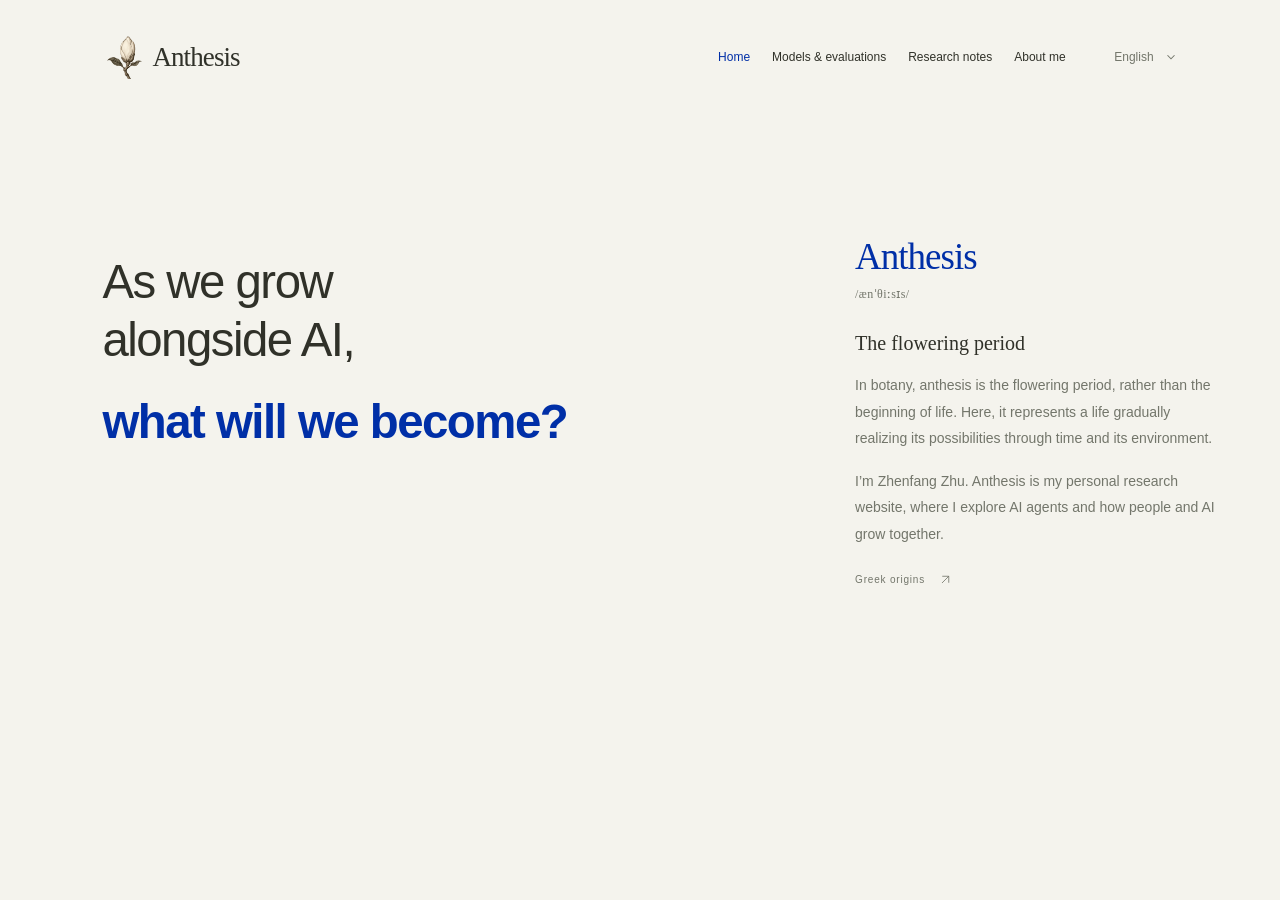
==== en/index.html @ e068a014 "Introduce author on homepage and refine desktop spacing" ====
<!doctype html>
<html lang="en">
<head>
<meta charset="UTF-8">
<script>
// Keep old public links on the canonical HTTPS site; leave local previews alone.
if ((location.hostname === 'anthesis.ac.cn' || location.hostname === 'www.anthesis.ac.cn') &&
    (location.protocol !== 'https:' || location.hostname !== 'anthesis.ac.cn')) {
  location.replace('https://anthesis.ac.cn' + location.pathname + location.search + location.hash);
}
</script>
<meta name="viewport" content="width=device-width, initial-scale=1">
<meta name="description" content="Anthesis, created by Zhenfang Zhu, explores AI agents and human growth through model evaluations and research notes.">
<meta name="theme-color" content="#f4f3ed">
<title>Anthesis — AI Research &amp; Reflections</title>
<link rel="icon" type="image/png" sizes="64x64" href="../assets/magnolia-icon.png">
<link rel="apple-touch-icon" sizes="180x180" href="../assets/apple-touch-icon.png">
<link rel="stylesheet" href="../style.css?v=df5db9b91343">
<script src="../language.js?v=f1d25c84be13" defer></script>
<link rel="canonical" href="https://anthesis.ac.cn/en/">
<link rel="alternate" hreflang="zh-CN" href="https://anthesis.ac.cn/">
<link rel="alternate" hreflang="en" href="https://anthesis.ac.cn/en/">
<link rel="alternate" hreflang="x-default" href="https://anthesis.ac.cn/">
<meta name="author" content="朱振方 Zhenfang Zhu">
<meta name="robots" content="index, follow, max-image-preview:large">
<meta property="og:site_name" content="Anthesis">
<meta property="og:title" content="Anthesis — AI Research &amp; Reflections">
<meta property="og:description" content="Anthesis, created by Zhenfang Zhu, explores AI agents and human growth through model evaluations and research notes.">
<meta property="og:url" content="https://anthesis.ac.cn/en/">
<meta property="og:type" content="website">
<meta property="og:image" content="https://anthesis.ac.cn/assets/apple-touch-icon.png">
<meta name="twitter:card" content="summary">
<script type="application/ld+json">{"@context":"https://schema.org","@graph":[{"@type":"WebSite","@id":"https://anthesis.ac.cn/#website","url":"https://anthesis.ac.cn/","name":"Anthesis","inLanguage":["zh-CN","en"],"creator":{"@id":"https://anthesis.ac.cn/about.html#person"}},{"@type":"Person","@id":"https://anthesis.ac.cn/about.html#person","name":"Zhenfang Zhu","alternateName":"朱振方","url":"https://anthesis.ac.cn/about.html","sameAs":["https://zhuzhenfang.com/","https://github.com/zhenfangzhu"],"jobTitle":["Co-founder of Redding AI","AI Agent researcher"],"image":"https://anthesis.ac.cn/assets/zhenfang-zhu.jpg","description":"Zhenfang Zhu (朱振方), a graduate of the University of Science and Technology of China, is a co-founder of Redding AI. He studies AI agents and how people and AI grow together over time. Anthesis is his personal research website.","alumniOf":{"@type":"CollegeOrUniversity","name":"中国科学技术大学","alternateName":"University of Science and Technology of China","url":"https://www.ustc.edu.cn/"}},{"@type":"WebPage","@id":"https://anthesis.ac.cn/en/#page","url":"https://anthesis.ac.cn/en/","name":"Anthesis — AI Research & Reflections","description":"Anthesis, created by Zhenfang Zhu, explores AI agents and human growth through model evaluations and research notes.","isPartOf":{"@id":"https://anthesis.ac.cn/#website"},"inLanguage":"en","author":{"@id":"https://anthesis.ac.cn/about.html#person"}}]}</script>
<meta name="msvalidate.01" content="B1020801070DEE43CE244D052B222016">
</head>
<body class="home-page">
<header class="site-header"><a class="wordmark" href="./index.html" aria-label="Anthesis home"><img class="brand-bloom" src="../assets/apple-touch-icon.png" width="180" height="180" alt="" fetchpriority="high" loading="eager"><span>Anthesis</span></a><nav class="site-nav" aria-label="Main navigation"><a href="./index.html" aria-current="page"><span class="nav-full">Home</span><span class="nav-compact">Home</span></a><a href="./models.html"><span class="nav-full">Models &amp; evaluations</span><span class="nav-compact">Model</span></a><a href="./notes.html"><span class="nav-full">Research notes</span><span class="nav-compact">Notes</span></a><a href="./about.html"><span class="nav-full">About me</span><span class="nav-compact">About me</span></a></nav><details class="mobile-nav"><summary aria-label="Open navigation menu">Menu <svg viewbox="0 0 16 16" fill="none" stroke="currentColor" stroke-width="1" aria-hidden="true"><path d="M3 5h10M3 11h10"></path></svg></summary><nav aria-label="Mobile navigation"><a href="./index.html" aria-current="page">Home</a><a href="./models.html">Models &amp; evaluations</a><a href="./notes.html">Research notes</a></nav></details><details class="language-switch"><summary aria-label="Language / 语言"><span class="language-current">English</span><svg viewbox="0 0 16 16" fill="none" stroke="currentColor" stroke-width="1.2" aria-hidden="true"><path d="m4 6 4 4 4-4"></path></svg></summary><div class="language-options" role="group" aria-label="Language / 语言"><a href="../index.html" data-language="zh" lang="zh-CN">中文</a><a href="./index.html" data-language="en" lang="en" aria-current="true">English</a></div></details></header>
<main>
<section class="belief" aria-labelledby="question">
<h1 id="question" class="hero-question"><span class="question-context">As we grow<br>alongside AI,</span><span class="question-emphasis brand-emphasis">what will we become?</span></h1>
</section>
<section class="name" aria-labelledby="name">
<h2 id="name">Anthesis</h2>
<p class="pronunciation">/ænˈθiːsɪs/</p>
<p class="meaning">The flowering period</p>
<p class="name-intent">In botany, anthesis is the flowering period, rather than the beginning of life. Here, it represents a life gradually realizing its possibilities through time and its environment.</p>
<p class="name-intent home-intro">I’m Zhenfang Zhu. Anthesis is my personal research website, where I explore AI agents and how people and AI grow together.</p>
<a class="dictionary-link" href="https://ahdictionary.com/word/search.html?q=anthesis" target="_blank" rel="noopener noreferrer" aria-label="Read the definition and Greek origins of Anthesis in the American Heritage Dictionary (opens in a new tab)"><span>Greek origins</span><svg class="dictionary-arrow" viewbox="0 0 16 16" fill="none" stroke="currentColor" stroke-width="1" stroke-linecap="round" stroke-linejoin="round" aria-hidden="true" focusable="false"><path d="M4 12 12 4M4.5 4H12v7.5"></path></svg></a>
</section>
</main>

<script async src="https://busuanzi.ibruce.info/busuanzi/2.3/busuanzi.pure.mini.js"></script>
</body>
</html>
---- style.css ----
:root{color-scheme:light;--paper:#f4f3ed;--ink:#303129;--blue:#002FA7;--muted:#73766b;--serif:Georgia,"Times New Roman",serif;--song:"Songti SC","STSong","Noto Serif CJK SC",serif}
*{box-sizing:border-box}
body{margin:0;background:var(--paper);color:var(--ink);font-family:Arial,"PingFang SC","Microsoft YaHei",sans-serif;-webkit-font-smoothing:antialiased}
.site-header{width:84%;max-width:1240px;margin:auto;padding:34px 0}
.wordmark{font-family:var(--serif);font-size:27px;line-height:1.2;letter-spacing:-.9px;color:var(--ink);text-decoration:none}
main{width:84%;max-width:1240px;margin:0 auto;display:grid;grid-template-columns:minmax(0,1.55fr) minmax(0,1fr);column-gap:clamp(60px,7vw,110px);align-items:center;padding:clamp(105px,15vh,170px) 0 120px;min-height:calc(80svh - 100px)}
.hero-question{font-weight:500;margin:0;letter-spacing:-1.5px}
.question-context{display:block;font-size:clamp(34px,3.7vw,54px);line-height:1.4}
.question-emphasis{display:block;font-size:clamp(34px,3.7vw,54px);line-height:1.4;color:var(--blue);margin-top:9px;white-space:nowrap}
.english-question{font-family:var(--serif);font-size:clamp(16px,1.4vw,20px);line-height:1.7;color:var(--muted);margin:28px 0 0;max-width:480px}
.name{max-width:365px;padding-top:6px}
.name h2{font-family:var(--serif);font-size:37px;line-height:1.1;letter-spacing:-1px;font-weight:400;margin:0 0 9px}
.pronunciation{font-family:var(--serif);font-size:12px;letter-spacing:.4px;color:var(--muted);margin:0 0 26px}
.meaning{font-family:var(--song);font-size:19px;letter-spacing:2px;line-height:1.5;margin:0 0 14px}
.name-intent{font-size:13px;line-height:2;letter-spacing:.1px;margin:0;color:var(--muted);text-wrap:pretty}
.home-page .home-intro{margin-top:16px}
.dictionary-link{display:inline-flex;align-items:center;gap:14px;color:var(--muted);font-size:10px;letter-spacing:.8px;text-decoration:none;padding:8px 0;margin-top:17px;text-underline-offset:5px}
.dictionary-arrow{font-size:13px}.dictionary-link:hover{color:var(--blue)}.dictionary-link:hover>span:first-child{text-decoration:underline}
a:focus-visible{outline:1px solid var(--blue);outline-offset:6px}
@media(max-width:1000px){main{column-gap:45px;grid-template-columns:minmax(0,1.4fr) minmax(0,1fr)}.question-context,.question-emphasis{font-size:clamp(29px,3.6vw,38px);letter-spacing:-1px}.name h2{font-size:33px}.name-intent{font-size:12px}}
@media(max-width:700px){.site-header{width:auto;margin:0 28px;padding:28px 0}.wordmark{font-size:24px}main{display:block;width:auto;max-width:480px;margin:auto;padding:64px 28px 65px;min-height:0}.question-context,.question-emphasis{font-size:clamp(29px,7.8vw,42px);line-height:1.5;letter-spacing:-1px}.question-emphasis{margin-top:5px}.english-question{font-size:16px;margin-top:22px;max-width:330px}.name{padding:0;margin-top:75px;max-width:320px}.name h2{font-size:33px}.pronunciation{margin-bottom:24px}.meaning{font-size:18px}.name-intent{font-size:12px}}

/* Align both opening titles by their text tops; keep the hero block centered. */
@media(min-width:701px){
  main{align-content:center;align-items:start}
  .name{padding-top:8px}
}

/* Static magnolia emblem paired with the wordmark. */
.wordmark{display:inline-flex;align-items:center;gap:4px}
.brand-bloom{display:block;width:46px;height:46px;flex:none;background-image:url("assets/magnolia-engraving.png");background-repeat:no-repeat;background-size:92px 46px;background-position:left center}
@media(max-width:700px){.wordmark{gap:4px}.brand-bloom{width:40px;height:40px;background-size:80px 40px}}
/* Give the dictionary column more separation on wide screens. */
@media(min-width:1100px){.home-page .name{transform:translate(clamp(48px,5vw,80px),-24px)}}

.name h2{color:var(--blue)}
/* Mobile editorial layout: shared edge, deliberate line breaks, readable notes. */
@media(max-width:700px){
  .site-header{width:100%;max-width:536px;margin:0 auto;padding:24px max(24px,env(safe-area-inset-right)) 0 max(24px,env(safe-area-inset-left))}
  .wordmark{font-size:24px;min-height:44px;gap:3px}
  .brand-bloom{width:38px;height:40px;background-size:80px 40px}
  main{width:100%;max-width:536px;padding:clamp(48px,8svh,76px) max(24px,env(safe-area-inset-right)) max(48px,env(safe-area-inset-bottom)) max(24px,env(safe-area-inset-left));margin:auto;min-height:0}
  .question-context,.question-emphasis{font-size:clamp(28px,8.8vw,42px);font-weight:500;line-height:1.46;letter-spacing:-1.1px}
  .question-emphasis{margin-top:10px}
  .english-question{font-size:16px;line-height:1.65;margin-top:23px;max-width:300px;text-wrap:pretty}
  .name{margin-top:clamp(62px,10svh,92px);max-width:350px;padding:0;transform:none}
  .name h2{font-size:42px;letter-spacing:-1.5px;margin-bottom:10px}
  .pronunciation{font-size:12px;margin-bottom:27px;line-height:1.5}
  .meaning{font-size:19px;letter-spacing:2px;margin-bottom:17px}
  .name-intent{font-size:13px;line-height:2;letter-spacing:.1px;max-width:330px}
  .dictionary-link{font-size:11px;min-height:44px;margin-top:16px;padding:10px 0}
}
@media(max-width:360px){
  .site-header{padding-inline:22px}
  main{padding-inline:22px;padding-top:42px}
  .english-question{font-size:15px}
  .name{margin-top:60px}
}

.mobile-break{display:none}@media(max-width:700px){.mobile-break{display:initial}}

.dictionary-arrow{display:block;width:13px;height:13px;flex:none}
/* A quieter secondary entry on phones. */
@media(max-width:700px){
  .name h2{font-size:36px;letter-spacing:-1px}
  .pronunciation{font-size:11px;margin-bottom:23px}
  .meaning{font-size:17px;margin-bottom:14px}
  .name-intent{font-size:12px;line-height:1.95}
}
/* Navigation is positioned independently so the home composition stays put. */
.site-header{position:relative}
.site-nav{position:absolute;right:0;top:34px;height:46px;display:flex;align-items:center}
.site-nav a{display:inline-flex;align-items:center;min-height:44px;color:var(--ink);text-decoration:none;font-size:12px;letter-spacing:1px;text-underline-offset:7px}
.site-nav a:hover{color:var(--blue)}
.site-nav a[aria-current="page"]{color:var(--blue)}
.notes-page .notes-main{display:block;min-height:0;padding-top:clamp(85px,12vh,135px)}
.notes-eyebrow{margin:0 0 20px;font-size:10px;letter-spacing:2px;color:var(--muted)}
.notes-heading h1{margin:0;font-size:clamp(32px,3.5vw,46px);font-weight:400;letter-spacing:1px;line-height:1.4}
.notes-empty{margin-top:45px;padding-top:30px;border-top:1px solid #deded4}
.notes-empty p{margin:0;font-size:13px;line-height:1.9;color:var(--muted)}
@media(max-width:700px){.site-nav{right:max(24px,env(safe-area-inset-right));top:24px;height:44px}.site-nav a{font-size:11px;letter-spacing:.7px}.notes-page .notes-main{padding-top:64px}.notes-heading h1{font-size:32px}.notes-empty{margin-top:34px;padding-top:25px}}
@media(max-width:360px){.site-nav{right:22px}}
/* Notes stay typographic; the reading page uses one quiet, narrow column. */
.notes-list{margin-top:48px;border-top:1px solid #deded4}
.note-entry{display:grid;grid-template-columns:145px 1fr 20px;gap:28px;align-items:start;padding:33px 0;border-bottom:1px solid #deded4;text-decoration:none;color:var(--ink)}
.note-entry-meta{display:flex;flex-direction:column;gap:12px;padding-top:5px;font-size:11px;line-height:1.5;letter-spacing:.5px;color:var(--muted)}
.note-entry-copy h2{font-size:23px;font-weight:400;line-height:1.5;letter-spacing:.3px;margin:0 0 12px}
.note-entry-copy p{font-size:13px;line-height:1.9;color:var(--muted);margin:0}
.note-entry-arrow{width:20px;height:20px;margin-top:8px;color:var(--muted)}
.note-entry:hover h2,.note-entry:hover .note-entry-arrow{color:var(--blue)}
.article-page .article-main{display:block;width:84%;max-width:680px;min-height:0;padding:74px 0 85px;margin:auto}
.article-back{display:inline-flex;align-items:center;min-height:44px;color:var(--muted);font-size:12px;line-height:1.8;text-decoration:none;letter-spacing:.4px}
.article-back:hover{color:var(--blue)}
.article-meta{display:flex;gap:12px;font-size:11px;line-height:1.7;letter-spacing:.5px;color:var(--muted);margin:39px 0 17px}
.article-header h1{font-size:clamp(31px,4vw,44px);font-weight:400;line-height:1.4;letter-spacing:-.5px;color:var(--ink);margin:0}
.article-deck{font-family:var(--song);font-size:22px;line-height:1.9;color:var(--blue);margin:28px 0 0}
.article-body{margin-top:49px;font-size:16px;line-height:2.15;letter-spacing:.15px;overflow-wrap:break-word}
.article-body>p{margin:0 0 23px}
.article-body h2{font-size:21px;font-weight:500;line-height:1.7;letter-spacing:.3px;margin:49px 0 23px}
.article-body blockquote{font-family:var(--song);font-size:27px;line-height:1.85;letter-spacing:.7px;color:var(--blue);margin:34px 0 36px;padding:0}
.article-body blockquote p{margin:0}
.article-footer{margin-top:53px;padding-top:23px;border-top:1px solid #deded4}
.article-footer p{font-size:11px;line-height:1.9;color:var(--muted);margin:0 0 20px}
.article-footer p a{color:inherit;text-underline-offset:4px;text-decoration-color:#c3c4b9}
@media(max-width:700px){
 .notes-list{margin-top:34px}
 .note-entry{grid-template-columns:1fr 20px;gap:14px 15px;padding:26px 0}
 .note-entry-meta{grid-column:1 / -1;flex-direction:row;gap:16px;padding:0;font-size:10px}
 .note-entry-copy h2{font-size:21px;margin-bottom:10px}
 .note-entry-copy p{font-size:12px;max-width:290px}
 .note-entry-arrow{margin-top:5px}
 .article-page .article-main{width:100%;max-width:536px;padding:43px 24px 55px}
 .article-meta{margin-top:27px;font-size:10px}
 .article-header h1{font-size:31px}
 .article-deck{font-size:20px;line-height:1.9;margin-top:23px}
 .article-body{font-size:15px;line-height:2.05;margin-top:37px;letter-spacing:.1px}
 .article-body>p{margin-bottom:22px}
 .article-body h2{font-size:19px;margin-top:39px;margin-bottom:20px}
 .article-body blockquote{font-size:24px;margin:29px 0;line-height:1.8}
 .article-footer{margin-top:40px}
}
@media(max-width:360px){.article-page .article-main{padding-inline:22px}.article-header h1{font-size:28px}.article-deck{font-size:18px}}
/* Research navigation, independent of the home page's content layout. */
.site-nav{gap:29px}
.mobile-nav{display:none}
.site-nav a[aria-current="location"]{color:var(--blue)}
@media(max-width:700px){
 .site-nav{display:none}
 .mobile-nav{display:block;position:absolute;right:24px;top:24px;z-index:20}
 .mobile-nav summary{list-style:none;min-height:44px;display:flex;align-items:center;gap:10px;cursor:pointer;font-size:11px;letter-spacing:1px;color:var(--ink)}
 .mobile-nav summary::-webkit-details-marker{display:none}
 .mobile-nav summary svg{width:16px;height:16px}
 .mobile-nav summary:focus-visible{outline:1px solid var(--blue);outline-offset:4px}
 .mobile-nav nav{position:absolute;right:0;top:52px;width:170px;padding:12px 20px;background:#faf9f5;border:1px solid #deded4;box-shadow:0 12px 32px #3031290a}
 .mobile-nav nav a{display:flex;align-items:center;min-height:46px;font-size:12px;letter-spacing:.6px;color:var(--ink);text-decoration:none}
 .mobile-nav nav a[aria-current],.mobile-nav nav a:hover{color:var(--blue)}
}
@media(max-width:360px){.mobile-nav{right:22px}}
.article-divider{border:0;border-top:1px solid #deded4;margin:45px 0 0}
.research-intro{max-width:680px;margin-top:43px}
.research-status{font-size:11px;letter-spacing:1px;color:var(--muted);margin:0 0 17px}
.research-intro>p:nth-child(2){font-family:var(--song);font-size:24px;line-height:1.8;color:var(--blue);margin:0 0 22px}
.research-context{font-size:13px;line-height:2;color:var(--muted);margin:0}
.research-directions{margin-top:50px;max-width:900px}
.research-direction{display:grid;grid-template-columns:65px 1fr;gap:20px;border-top:1px solid #deded4;padding:32px 0}
.research-number{font-family:var(--serif);font-size:12px;color:var(--muted);padding-top:9px}
.research-direction h2{font-size:22px;font-weight:400;line-height:1.6;margin:0 0 14px}
.research-direction p{font-size:14px;line-height:2.1;color:var(--muted);margin:0;max-width:650px}
@media(max-width:700px){.research-intro{margin-top:33px}.research-intro>p:nth-child(2){font-size:21px}.research-context{font-size:12px}.research-directions{margin-top:35px}.research-direction{grid-template-columns:25px 1fr;gap:12px;padding:26px 0}.research-direction h2{font-size:19px}.research-direction p{font-size:13px}.research-number{padding-top:7px}}
/* Klein-blue emphasis in research notes. */
.article-deck,.article-body blockquote{font-weight:700;color:var(--blue)}

.notes-simple-list{list-style:none;margin:44px 0 0;padding:0}
.notes-simple-list a{display:inline-flex;align-items:center;gap:14px;min-height:44px;padding:8px 0;color:var(--ink);font-size:19px;line-height:1.7;text-decoration:none}
.note-dot{display:block;width:6px;height:6px;border-radius:50%;background:var(--blue);flex:none}
.notes-simple-list a:hover{color:var(--blue)}
@media(max-width:700px){.notes-simple-list{margin-top:32px}.notes-simple-list a{font-size:17px;gap:12px}}

.notes-simple-list{margin-top:0}
.notes-simple-list a{font-size:clamp(27px,3vw,38px);gap:19px;line-height:1.5}
.notes-simple-list .note-dot{width:7px;height:7px}
@media(max-width:700px){.notes-simple-list{margin-top:0}.notes-simple-list a{font-size:27px;gap:15px}}
/* Evidence-led evaluation page. */
.eval-intro h1{font-size:clamp(34px,4.1vw,56px);font-weight:400;line-height:1.45;letter-spacing:-1px;margin:0}
.eval-intro h1 span{color:var(--blue)}
.eval-lead{max-width:630px;font-size:15px;line-height:1.9;color:var(--muted);margin:26px 0 22px}
.eval-meta{display:flex;flex-wrap:wrap;gap:10px 26px;font-size:10px;line-height:1.8;letter-spacing:.5px;color:var(--muted)}
.eval-jump{display:flex;flex-wrap:wrap;gap:18px 32px;border-bottom:1px solid #d9dad0;padding:30px 0 23px;margin-top:27px}
.eval-jump a{font-size:12px;text-decoration:none;color:var(--ink);padding:5px 0}
.eval-jump a:hover{color:var(--blue)}
.eval-section{margin-top:72px;scroll-margin-top:30px}
.eval-section-head{display:flex;align-items:baseline;justify-content:space-between;gap:20px;margin-bottom:24px}
.eval-section-head h2{font-size:27px;font-weight:400;line-height:1.5;margin:0}
.eval-section-head>span{font-size:9px;letter-spacing:1.3px;color:var(--muted)}
.eval-copy{font-size:14px;line-height:2;max-width:780px;color:var(--muted);margin:0 0 26px}
.evidence-filters{display:flex;flex-wrap:wrap;gap:8px;margin:30px 0 10px}
.evidence-filters button{font:inherit;font-size:12px;padding:11px 18px;border:1px solid #d9dad0;border-radius:30px;background:none;color:var(--muted);cursor:pointer;min-height:44px}
.evidence-filters button[aria-pressed=true]{background:var(--blue);border-color:var(--blue);color:var(--paper)}
.evidence-filters button:focus-visible,details:focus-visible,.eval-table-wrap:focus-visible,summary:focus-visible{outline:1px solid var(--blue);outline-offset:4px}
.evidence-count{font-size:10px;color:var(--muted);margin:13px 0 30px}
.evidence-record{padding:34px 0 40px;border-top:1px solid #d9dad0}
.evidence-record[hidden]{display:none}
.evidence-kicker{display:flex;flex-wrap:wrap;justify-content:space-between;gap:10px;font-size:10px!important;letter-spacing:.8px;color:var(--muted);margin:0 0 21px!important}
.evidence-record h3{font-weight:400;font-size:25px;line-height:1.6;margin:0 0 16px}
.evidence-record>p{font-size:14px;line-height:2;max-width:880px;margin:0 0 21px}
.eval-main a:not(.eval-jump a){text-underline-offset:4px;text-decoration-color:#b8bdd4}
.evidence-record a,.references a,.eval-editorial a{color:var(--blue)}
.learning-stats{display:grid;grid-template-columns:repeat(3,1fr);gap:30px;margin:32px 0;padding:29px 0}
.learning-stats>div{border-left:1px solid #d9dad0;padding-left:24px}
.learning-stats>div:first-child{border-left:0;padding-left:0}
.learning-stats>div>span{display:block;font-size:11px;line-height:1.8;color:var(--muted)}
.learning-stats strong{display:block;font-family:var(--serif);font-size:64px;font-weight:400;color:var(--blue);line-height:1.5;letter-spacing:-2px}
.learning-stats strong span{font-size:26px;margin-left:5px}
.learning-stats small{display:block;font-size:10px;color:var(--muted);line-height:1.8}
.eval-main .evidence-limit{font-size:11px;line-height:1.9;color:var(--muted);max-width:900px}
.eval-main .eval-interpretation{margin-top:24px;font-size:13px;line-height:2}
.eval-interpretation span{display:block;color:var(--blue);font-size:10px;letter-spacing:.8px;margin-bottom:7px}
.eval-table-wrap{overflow:auto;margin:30px 0 20px}
.eval-table{width:100%;min-width:570px;border-collapse:collapse;text-align:left}
.eval-table caption{text-align:left;font-size:10px;color:var(--muted);margin-bottom:20px;line-height:1.8}
.eval-table th,.eval-table td{padding:18px 14px;border-bottom:1px solid #deded4}
.eval-table thead th{font-size:10px;font-weight:400;color:var(--muted)}
.eval-table tbody th{font-size:14px;font-weight:400;padding-left:0;width:28%}
.eval-table thead th:first-child{padding-left:0}
.eval-table td:nth-child(2){width:35%}
.eval-number{font-family:var(--serif);font-size:23px;color:var(--blue);font-variant-numeric:tabular-nums}
.eval-ci{font-size:11px;color:var(--muted);white-space:nowrap;font-variant-numeric:tabular-nums}
.eval-bar{height:5px;background:#e0e2db}.eval-bar i{display:block;height:100%;background:var(--blue)}
.evidence-update,.eval-method{border-top:1px solid #d9dad0;margin-top:27px;padding:19px 0}
.evidence-update summary,.eval-method summary{font-size:13px;line-height:1.9;cursor:pointer}
.evidence-update p,.eval-method p{max-width:840px;font-size:13px;line-height:2;color:var(--muted);margin:18px 0 0}
.eval-editorial{display:grid;grid-template-columns:repeat(3,1fr);gap:36px;margin-top:35px}
.eval-editorial h3{font-weight:400;font-size:18px;margin:0 0 14px;line-height:1.6}
.eval-editorial p{font-size:13px;line-height:2;color:var(--muted);margin:0}
.protocol-grid{display:grid;grid-template-columns:1fr 1fr;gap:32px 60px;margin-top:35px}
.protocol-grid>div{border-top:1px solid #d9dad0;padding-top:23px}
.protocol-grid>div>span{font-family:var(--serif);font-size:12px;color:var(--blue)}
.protocol-grid h3{font-size:20px;font-weight:400;line-height:1.5;margin:15px 0}
.protocol-grid p{font-size:13px;line-height:2;color:var(--muted);max-width:420px;margin:0}
.references{border-top:1px solid #d9dad0;padding-top:34px}
.references ol{padding-left:20px;margin:28px 0}
.references li{font-size:12px;line-height:1.8;margin-bottom:20px;padding-left:8px;scroll-margin-top:35px;overflow-wrap:anywhere}
.references li>span{display:block;font-size:10px;line-height:1.8;color:var(--muted);margin-top:5px}
@media(max-width:700px){
 .eval-intro h1{font-size:32px;letter-spacing:-.5px}.eval-lead{font-size:13px;margin-top:22px}.eval-meta{font-size:9px;gap:5px}.eval-meta span{width:100%}
 .eval-jump{gap:13px 20px;padding-top:20px;margin-top:20px}.eval-jump a{font-size:11px}
 .eval-section{margin-top:46px}.eval-section-head{display:block;margin-bottom:22px}.eval-section-head h2{font-size:24px;margin-bottom:10px}.eval-section-head>span{font-size:8px}
 .eval-copy{font-size:13px}.evidence-filters{gap:7px}.evidence-filters button{font-size:11px;padding:9px 12px}
 .evidence-record{padding:27px 0 31px}.evidence-record h3{font-size:21px}.evidence-record>p{font-size:13px}.evidence-kicker{font-size:9px!important;flex-direction:column;gap:7px}
 .learning-stats{display:block;padding:0;margin:25px 0}.learning-stats>div,.learning-stats>div:first-child{border-left:0;border-top:1px solid #deded4;padding:17px 0;display:grid;grid-template-columns:1fr auto;gap:4px 12px;align-items:center}.learning-stats strong{font-size:43px;grid-column:2;grid-row:1 / 3;line-height:1.3}.learning-stats strong span{font-size:20px}.learning-stats small{grid-column:1}
 .eval-editorial,.protocol-grid{grid-template-columns:1fr;gap:28px}.eval-editorial{margin-top:27px}.protocol-grid{margin-top:28px}.eval-editorial h3{font-size:19px}.protocol-grid h3{font-size:19px}.references li{padding-left:3px;font-size:11px}
}
/* Bring the evaluation content closer to the header. */
.evaluation-page .eval-main{padding-top:48px}
@media(max-width:700px){.evaluation-page .eval-main{padding-top:36px}}

/* A quiet placeholder until independent evaluation results are available. */
.ranking-preview{margin-top:64px;border-top:1px solid #d9dad0;padding-top:28px}
.ranking-heading{display:flex;align-items:center;justify-content:space-between;gap:24px}
.ranking-heading h2{margin:0;font-size:22px;font-weight:400;line-height:1.5}
.ranking-heading>span{font-size:11px;color:var(--blue)}
.ranking-preview>p{margin:26px 0 0;font-size:13px;line-height:1.9;color:var(--muted)}
@media(max-width:700px){.ranking-preview{margin-top:42px;padding-top:23px}.ranking-heading h2{font-size:20px}.ranking-preview>p{font-size:12px}}

/* Evidence first: short captions, visible data, optional methodology. */
.compact-evidence{border-top:1px solid #d9dad0;padding-top:30px;margin-top:58px}
.compact-evidence .learning-stats{margin:20px 0;padding:10px 0}
.compact-evidence a{color:var(--blue)}
.compact-evidence .eval-copy{margin-bottom:16px}
.compact-model-table{min-width:420px}
.compact-model-table tbody th{width:38%}
.compact-insights{display:grid;grid-template-columns:1fr 1fr;gap:60px}
.compact-insights h3{font-size:20px;font-weight:400;margin:4px 0 16px}
.compact-insights p{font-size:14px;line-height:1.9;color:var(--muted);max-width:440px;margin:0 0 18px}
.compact-insights a{font-size:11px}
.compact-footnote{border-top:1px solid #d9dad0;padding-top:24px;margin-top:58px;font-size:11px;line-height:1.9;color:var(--muted)}
@media(max-width:700px){.compact-evidence{margin-top:38px;padding-top:23px}.compact-insights{grid-template-columns:1fr;gap:30px}.compact-insights p{font-size:13px}.compact-footnote{margin-top:38px}.compact-model-table th,.compact-model-table td{padding-right:8px;padding-left:8px}}

.compact-source{display:inline-block;font-size:11px;line-height:1.8;margin-top:12px;color:var(--blue)}
.eval-main .anthropic-note{margin-top:30px}

/* Mobile evaluations: readable type and comparisons that fit the screen. */
@media(max-width:700px){
 .evaluation-page .eval-lead,.evaluation-page .eval-copy{font-size:14px;line-height:1.95}
 .evaluation-page .eval-section-head h2{font-size:22px;line-height:1.55;text-wrap:balance;letter-spacing:0}
 .evaluation-page .eval-section-head>span{font-size:10px;letter-spacing:.6px;line-height:1.7;display:block;margin-top:12px}
 .evaluation-page .compact-evidence{margin-top:46px;padding-top:26px}
 .evaluation-page .eval-section-head{margin-bottom:22px}
 .evaluation-page .learning-stats>div{padding:23px 0;grid-template-columns:minmax(0,1fr) auto;gap:8px 14px}
 .evaluation-page .learning-stats>div>span{font-size:12px;line-height:1.8}
 .evaluation-page .learning-stats small{font-size:11px;line-height:1.8}
 .evaluation-page .learning-stats strong{font-size:44px;letter-spacing:-1.5px}
 .evaluation-page .learning-stats strong span{font-size:19px;margin-left:3px}
 .evaluation-page .evidence-limit,.evaluation-page .compact-footnote{font-size:12px;line-height:1.95}
 .evaluation-page .compact-model-table{min-width:0;width:100%;table-layout:fixed}
 .evaluation-page .compact-model-table th,.evaluation-page .compact-model-table td{padding:22px 8px;vertical-align:middle}
 .evaluation-page .compact-model-table th:first-child{width:46%;padding-left:0;overflow-wrap:break-word;font-size:13px;line-height:1.7}
 .evaluation-page .compact-model-table th:nth-child(2),.evaluation-page .compact-model-table td:nth-child(2){width:29%}
 .evaluation-page .compact-model-table th:last-child,.evaluation-page .compact-model-table td:last-child{width:25%;text-align:right;padding-right:0}
 .evaluation-page .compact-model-table thead th{font-size:11px;line-height:1.7}
 .evaluation-page .compact-model-table thead th:first-child{font-size:11px}
 .evaluation-page .eval-table caption{font-size:11px;line-height:1.8}
 .evaluation-page .eval-number{font-size:24px;white-space:nowrap}
 .evaluation-page .eval-editorial{gap:32px;margin-top:26px}
 .evaluation-page .eval-editorial h3{font-size:19px;line-height:1.6;margin-bottom:12px}
 .evaluation-page .eval-editorial p,.evaluation-page .eval-method p{font-size:14px;line-height:1.95}
 .evaluation-page .compact-source{font-size:12px;line-height:1.8;min-height:44px;padding:10px 0;margin-top:8px}
 .evaluation-page .eval-method summary{font-size:14px;line-height:1.8;padding:10px 0;min-height:44px}
 .evaluation-page .references li{font-size:13px;line-height:1.85;margin-bottom:25px;padding-left:4px;overflow-wrap:anywhere}
 .evaluation-page .references li>span{font-size:11px;line-height:1.85;margin-top:8px}
 .evaluation-page .references ol{padding-left:20px}
}
@media(max-width:360px){
 .evaluation-page .learning-stats strong{font-size:38px}
 .evaluation-page .learning-stats>div{column-gap:10px}
 .evaluation-page .eval-intro h1{font-size:29px}
}

/* Notes share the research page's alignment and spacing. */
.notes-index .notes-main{display:block;min-height:0;padding-top:48px}
.notes-index .notes-simple-list{margin:44px 0 0;max-width:900px}
.notes-index .notes-simple-list a{font-size:clamp(25px,2.2vw,32px);font-weight:400;letter-spacing:0;line-height:1.6;gap:16px;padding:12px 0;transition:color .2s ease}
.notes-index .note-dot{width:6px;height:6px}
@media(max-width:700px){
 .notes-index .notes-main{padding-top:36px}
 .notes-index .notes-eyebrow{margin-bottom:14px}
 .notes-index .notes-simple-list{margin-top:32px}
 .notes-index .notes-simple-list a{font-size:24px;gap:13px}
 .notes-index .note-dot{width:5px;height:5px}
}

/* Research: a closer opening, with room between each direction. */
.research-page .notes-main{padding-top:48px}
@media(max-width:700px){
 .research-page .notes-main{padding-top:36px}
 .research-page .notes-eyebrow{margin-bottom:14px}
 .research-page .research-intro{margin-top:28px}
 .research-page .research-status{margin-bottom:13px}
 .research-page .research-intro>p:nth-child(2){font-size:22px;line-height:1.75;margin-bottom:0;text-wrap:pretty}
 .research-page .research-directions{margin-top:34px}
 .research-page .research-direction{grid-template-columns:22px minmax(0,1fr);gap:13px;padding:27px 0}
 .research-page .research-direction h2{font-size:19px;line-height:1.6;margin-bottom:12px}
 .research-page .research-direction p{font-size:14px;line-height:1.95}
}

/* Notes use the same quiet numbered rows as research directions. */
.notes-editorial-list{list-style:none;padding:0;margin:44px 0 0;max-width:900px}
.notes-editorial-entry{display:grid;grid-template-columns:65px minmax(0,1fr);gap:20px;padding:32px 0;border-top:1px solid #deded4;color:var(--ink);text-decoration:none}
.notes-editorial-list li:last-child .notes-editorial-entry{border-bottom:1px solid #deded4}
.notes-editorial-number{font-family:var(--serif);font-size:12px;line-height:1.6;padding-top:9px;color:var(--muted)}
.notes-editorial-entry h2{font-size:22px;font-weight:400;line-height:1.6;margin:0 0 14px}
.notes-editorial-entry p{font-size:14px;line-height:2;color:var(--muted);margin:0}
.notes-editorial-entry:hover h2{color:var(--blue)}
@media(max-width:700px){
 .notes-editorial-list{margin-top:32px}
 .notes-editorial-entry{grid-template-columns:22px minmax(0,1fr);gap:13px;padding:27px 0}
 .notes-editorial-number{padding-top:7px}
 .notes-editorial-entry h2{font-size:19px;margin-bottom:12px}
 .notes-editorial-entry p{font-size:14px;line-height:1.95}
}

/* A shared, quiet language control; home copy remains bilingual by design. */
.site-nav{right:112px}
.language-switch{position:absolute;right:0;top:34px;height:46px;display:flex;align-items:center;gap:8px;color:var(--muted);font-size:11px;white-space:nowrap}
.language-switch button{appearance:none;border:0;background:none;color:var(--muted);font:inherit;padding:0 4px;min-height:44px;min-width:30px;cursor:pointer}
.language-switch button[aria-pressed="true"]{color:var(--blue)}
.language-switch button:focus-visible{outline:1px solid var(--blue);outline-offset:2px}
html[lang="en"] .site-nav{gap:22px}
html[lang="en"] .site-nav a{letter-spacing:0}
html[lang="en"] .eval-intro h1{font-size:clamp(32px,3.7vw,52px);letter-spacing:-1px;line-height:1.3}
html[lang="en"] .eval-lead{max-width:690px}
html[lang="en"] .research-intro>p:nth-child(2),html[lang="en"] .article-deck,html[lang="en"] .article-body blockquote{font-family:var(--serif)}
html[lang="en"] .article-body{line-height:1.9;letter-spacing:0}
html[lang="en"] .article-body h2{line-height:1.45}
html[lang="en"] .research-direction p{line-height:1.9}
html[lang="en"] .eval-section-head>span{line-height:1.7;text-align:right}
@media(min-width:701px) and (max-width:1000px){
 .site-nav{gap:16px;right:100px}
 html[lang="en"] .site-nav{gap:14px}
 html[lang="en"] .site-nav a{font-size:11px}
 .wordmark{font-size:24px}
 .brand-bloom{width:36px;height:40px;background-size:80px 40px}
}
@media(max-width:700px){
 .language-switch{right:24px;top:24px;height:44px;gap:3px}
 .mobile-nav{right:120px}
 .mobile-nav nav{right:-96px}
 html[lang="en"] .mobile-nav nav{width:210px}
 html[lang="en"] .mobile-nav nav a{letter-spacing:0}
 html[lang="en"] .eval-intro h1{font-size:30px;line-height:1.35;letter-spacing:-.5px}
 html[lang="en"] .eval-section-head>span{text-align:left}
 html[lang="en"] .research-direction h2{font-size:19px;line-height:1.5}
 html[lang="en"] .learning-stats>div>span{font-size:12px;line-height:1.6}
 html[lang="en"] .article-header h1{font-size:31px}
 html[lang="en"] .article-deck{font-size:22px;line-height:1.6}
 html[lang="en"] .article-body blockquote{font-size:25px;line-height:1.6}
}
@media(max-width:360px){
 .language-switch{right:22px}
 .mobile-nav{right:113px}
 .mobile-nav nav{right:-91px}
 .site-header .wordmark{font-size:21px;gap:2px}
 .site-header .brand-bloom{width:30px}
}

/* Language choices unfold below the label without a floating panel. */
.language-switch{display:block;height:auto;font-size:12px;z-index:30}
.language-switch summary{list-style:none;display:flex;align-items:center;justify-content:flex-end;gap:10px;min-height:46px;min-width:70px;cursor:pointer;color:var(--muted)}
.language-switch summary::-webkit-details-marker{display:none}
.language-switch summary svg{width:14px;height:14px;flex:none}
.language-switch summary:focus-visible{outline:1px solid var(--blue);outline-offset:4px}
.language-options{position:absolute;right:0;top:100%;width:max-content;min-width:100%;background:var(--paper);border:0;padding:2px 0 6px;box-shadow:none;transform-origin:top}
.language-switch[open] .language-options{animation:language-drawer-open .18s ease-out}
.language-switch summary svg{transition:transform .18s ease}
.language-switch[open] summary svg{transform:rotate(180deg)}
@keyframes language-drawer-open{from{opacity:0;clip-path:inset(0 0 100% 0);transform:translateY(-5px)}to{opacity:1;clip-path:inset(0);transform:translateY(0)}}
@media(prefers-reduced-motion:reduce){.language-switch[open] .language-options{animation:none}.language-switch summary svg{transition:none}}
.language-switch:not([open]) .language-options{display:none}
.language-switch .language-options button{display:block;width:100%;text-align:right;padding:0 24px 0 0;min-height:44px;font-size:inherit;line-height:1.6}
.language-options button:hover{color:var(--blue)}
@media(max-width:700px){.language-switch summary{min-height:44px;gap:7px}.language-switch .language-options button{padding-right:15px}}

/* English home: retain the composition, give the longer question room. */
html[lang="en"] .home-page .english-question{display:none}
html[lang="en"] .home-page .question-context,
html[lang="en"] .home-page .question-emphasis{font-size:clamp(32px,3.7vw,54px);line-height:1.22;letter-spacing:-1.5px}
html[lang="en"] .home-page .question-emphasis{white-space:normal;max-width:580px;margin-top:20px;text-wrap:balance}
html[lang="en"] .home-page .meaning{font-family:var(--serif);letter-spacing:0;font-size:20px}
html[lang="en"] .home-page .name-intent{font-size:14px;line-height:1.9;letter-spacing:0}
@media(max-width:1000px) and (min-width:701px){
 html[lang="en"] .home-page .question-context,html[lang="en"] .home-page .question-emphasis{font-size:clamp(32px,4vw,40px)}
}
@media(max-width:700px){
 html[lang="en"] .home-page .question-context,html[lang="en"] .home-page .question-emphasis{font-size:clamp(34px,9.5vw,46px);line-height:1.25;letter-spacing:-1.1px}
 html[lang="en"] .home-page .question-emphasis{margin-top:16px;max-width:360px;text-wrap:initial}
 html[lang="en"] .home-page .name-intent{font-size:14px;line-height:1.9}
 html[lang="en"] .home-page .meaning{font-size:19px}
}

/* Keep short titles balanced when English needs an extra line. */
html[lang="en"] .eval-intro h1{ text-wrap:balance }
html[lang="en"] .research-direction h2,
html[lang="en"] .notes-editorial-entry h2,
html[lang="en"] .article-body h2,
html[lang="en"] .eval-editorial h3{ text-wrap:balance }
@media(max-width:700px){
 html[lang="en"] .home-page .question-emphasis{ text-wrap:balance }
 .notes-editorial-entry p{ text-wrap:pretty }
 .evaluation-page .eval-copy,.evaluation-page .eval-editorial p{ text-wrap:pretty }
}
html[lang="en"] .article-deck,html[lang="en"] .article-body blockquote{ text-wrap:balance }

/* Phone header: expose all three destinations without a menu. */
@media(max-width:700px){
 .site-header .mobile-nav{display:none}
 .site-header .site-nav{position:static;display:flex;align-items:center;justify-content:space-between;gap:14px;width:100%;height:auto;margin-top:18px}
 .site-header .site-nav a{font-size:12px;line-height:1.6;letter-spacing:.5px;min-height:44px;white-space:nowrap}
 html[lang="en"] .site-header .site-nav{gap:12px}
 html[lang="en"] .site-header .site-nav a{font-size:12px;letter-spacing:0}
 .site-header .wordmark{font-size:24px;gap:3px}
 .site-header .brand-bloom{width:38px}
}
@media(max-width:360px){
 html[lang="en"] .site-header .site-nav{gap:8px}
 html[lang="en"] .site-header .site-nav a{font-size:11px}
}

/* One mobile header row: brand, navigation, then language. */
.nav-compact{display:none}
@media(max-width:700px){
 .site-header{display:flex;align-items:center;justify-content:space-between;gap:10px;padding-inline:18px}
 .site-header .wordmark{font-size:20px;gap:1px;flex:none;letter-spacing:-.7px}
 .site-header .brand-bloom{width:28px;height:34px;background-size:68px 34px}
 .site-header .site-nav{width:auto;margin:0;gap:12px;justify-content:flex-end;flex:1;min-width:0}
 .site-header .site-nav a{font-size:10px;letter-spacing:0}
 .site-header .language-switch{position:relative;top:auto;right:auto;flex:none;font-size:10px}
 .site-header .language-switch summary{min-width:0;min-height:44px;gap:4px}
 .site-header .language-switch summary svg{width:11px;height:11px}
 html[lang="en"] .site-header .site-nav{gap:12px}
 html[lang="en"] .site-header .site-nav a{font-size:10px}
 html[lang="en"] .site-header .nav-full{display:none}
 html[lang="en"] .site-header .nav-compact{display:inline}
 html[lang="en"] .site-header .language-current{font-size:0}
 html[lang="en"] .site-header .language-current::after{content:'EN';font-size:10px}
}
@media(max-width:360px){
 .site-header{padding-inline:14px;gap:8px}
 .site-header .wordmark{font-size:18px}
 .site-header .brand-bloom{width:24px}
 .site-header .site-nav,html[lang="en"] .site-header .site-nav{gap:8px}
 .site-header .site-nav a,html[lang="en"] .site-header .site-nav a{font-size:9px}
}

/* Mobile navigation: slightly larger, with a uniform ink color. */
@media(max-width:700px){
 .site-header .site-nav,html[lang="en"] .site-header .site-nav{gap:10px}
 .site-header .site-nav a,html[lang="en"] .site-header .site-nav a{font-size:12px;color:var(--ink)}
 .site-header .language-switch{font-size:12px}
 html[lang="en"] .site-header .language-current::after{font-size:12px}
}
@media(max-width:360px){
 .site-header .site-nav,html[lang="en"] .site-header .site-nav{gap:7px}
 .site-header .site-nav a,html[lang="en"] .site-header .site-nav a{font-size:11px}
 .site-header .language-switch{font-size:11px}
 html[lang="en"] .site-header .language-current::after{font-size:11px}
}

@media(max-width:700px){
 .site-header .site-nav,html[lang="en"] .site-header .site-nav{gap:8px}
 .site-header .site-nav a,html[lang="en"] .site-header .site-nav a{font-size:13px}
 .site-header .language-switch{font-size:13px}
 html[lang="en"] .site-header .language-current::after{font-size:13px}
}
@media(max-width:360px){
 .site-header{gap:6px}
 .site-header .site-nav,html[lang="en"] .site-header .site-nav{gap:6px}
 .site-header .site-nav a,html[lang="en"] .site-header .site-nav a{font-size:12px}
 .site-header .language-switch{font-size:12px}
 html[lang="en"] .site-header .language-current::after{font-size:12px}
}

/* About: portrait and biography share one aligned profile block. */
.about-page .about-main{max-width:1180px;padding-top:72px}
.about-layout{display:grid;grid-template-columns:250px minmax(0,1fr);gap:68px;align-items:start}
.about-portrait{display:block;width:100%;height:330px;object-fit:cover;object-position:55% 45%;border-radius:2px}
.about-profile h1{margin:0 0 16px;font-size:40px;font-weight:500;line-height:1.2;letter-spacing:-.6px}
.about-profile p{margin:0;text-wrap:pretty}
.about-role{font-size:21px;line-height:1.6}
.about-education{font-size:17px;line-height:1.9;color:var(--muted);margin-top:10px!important}
.about-purpose{font-size:18px;line-height:1.9;margin-top:30px!important;max-width:600px}
.about-belief{margin-top:34px;color:var(--blue);font-size:25px;font-weight:600;line-height:1.6}
.about-belief p+p{margin-top:12px;font-size:19px;font-weight:400;line-height:1.85}
@media(min-width:701px) and (max-width:1000px){
 .about-layout{grid-template-columns:210px minmax(0,1fr);gap:40px}
 .about-portrait{height:290px}
 .about-profile h1{font-size:34px}
}
@media(max-width:700px){
 .site-header .nav-full{display:none}
 .site-header .nav-compact{display:inline}
 .about-page .about-main{padding-top:32px}
 .about-layout{grid-template-columns:1fr;gap:28px}
 .about-portrait{width:152px;height:190px}
 .about-profile h1{font-size:30px;margin-bottom:10px}
 .about-role{font-size:18px}
 .about-education{font-size:15px;margin-top:6px!important}
 .about-purpose{font-size:16px;margin-top:24px!important;line-height:1.85}
 .about-belief{margin-top:28px;font-size:24px}
 .about-belief p+p{font-size:18px;line-height:1.8}
}
@media(max-width:360px){
 .site-header .wordmark{font-size:17px}
 .site-header .site-nav,html[lang="en"] .site-header .site-nav{gap:5px}
 html[lang="en"] .site-header .site-nav a{font-size:11px}
 .about-portrait{width:136px;height:170px}
 .about-belief{font-size:23px}
}

/* Biography uses an even, unaccented reading rhythm. */
.about-profile .about-biography{margin-top:24px;font-size:17px;line-height:1.95;font-weight:400;color:var(--ink)}
.about-profile .about-biography p+p{margin-top:18px}
@media(max-width:700px){
 .about-profile .about-biography{margin-top:22px;font-size:16px;line-height:1.9}
 .about-profile .about-biography p+p{margin-top:20px}
}

.about-personal-link{display:inline-flex;align-items:center;gap:9px;min-height:44px;margin-top:24px;color:var(--muted);font-size:14px;text-decoration:none}
.about-personal-link svg{width:14px;height:14px;flex:none}
.about-personal-link:hover{color:var(--ink)}
.about-personal-link:hover span{text-decoration:underline;text-underline-offset:4px}

/* Match the portrait to the full height of the biography on desktop. */
@media(min-width:701px){
 .about-layout{grid-template-columns:320px minmax(0,1fr);gap:120px;align-items:stretch}
 .about-portrait-frame{position:relative;min-height:360px}
 .about-portrait-frame .about-portrait{position:absolute;inset:0;width:100%;height:100%;object-fit:cover;object-position:55% center}
}
@media(min-width:701px) and (max-width:1000px){
 .about-layout{grid-template-columns:250px minmax(0,1fr);gap:64px}
}

/* More separation between the mobile question and the name definition. */
@media(max-width:700px){
 .home-page .name{margin-top:clamp(128px,18svh,160px)}
}

/* Language label matches mobile navigation typography, with muted color. */
@media(max-width:700px){
 .site-header{--mobile-nav-size:13px}
 .site-header .site-nav a,html[lang="en"] .site-header .site-nav a,
 .site-header .language-switch summary{font-size:var(--mobile-nav-size);font-weight:400;line-height:1.6;letter-spacing:0;min-height:44px;display:flex;align-items:center}
 .site-header .language-current{font-size:inherit;line-height:inherit;letter-spacing:inherit}
 .site-header .language-switch summary{color:var(--muted)}
 html[lang="en"] .site-header .language-current{font-size:0}
 html[lang="en"] .site-header .language-current::after{font-size:var(--mobile-nav-size);line-height:1.6}
}
@media(max-width:360px){
 .site-header{--mobile-nav-size:12px}
 html[lang="en"] .site-header{--mobile-nav-size:11px}
}

/* Mobile profile follows a full-width portrait with the biography below. */
@media(max-width:700px){
 .about-page .about-layout{gap:28px}
 .about-page .about-portrait-frame{width:100%;min-width:0}
 .about-page .about-portrait-frame .about-portrait{position:static;display:block;width:100%;height:auto;aspect-ratio:2 / 3;object-fit:cover;object-position:55% center;border-radius:2px}
}

@media(max-width:700px){
 .site-header .site-nav{justify-content:flex-start;margin-left:8px}
 .site-header .site-nav a:last-child .nav-compact{white-space:nowrap}
}
@media(max-width:360px){
 .site-header .site-nav{margin-left:0}
}

/* Name and email share the opening line, with the role directly below. */
.about-heading-row{display:flex;align-items:center;gap:18px;margin-bottom:16px}
.about-profile .about-heading-row h1{margin:0}
.about-email{display:inline-flex;align-items:center;justify-content:center;width:44px;height:44px;flex:none;color:var(--ink)}
.about-email svg{display:block;width:30px;height:30px}
.about-email:hover{color:var(--blue)}
.about-profile .about-role{font-weight:500}
@media(max-width:700px){
 .about-heading-row{gap:12px;margin-bottom:10px}
 .about-email svg{width:27px;height:27px}
}

/* Keep mobile navigation grouped beside the language control. */
@media(max-width:700px){
 .site-header .site-nav{justify-content:flex-end;align-items:center;margin-left:0}
}

/* Profile typography scales to the shorter biography and available reading width. */
.about-page{--ink:#111;background:var(--paper);color:var(--ink)}
.about-page .about-main{width:75%;max-width:1280px;padding:72px 0 90px}
.about-page .about-layout{grid-template-columns:minmax(0,1fr) minmax(0,2.74fr);gap:8%;align-items:start}
.about-page .about-portrait-frame{position:static;min-height:0}
.about-page .about-portrait-frame .about-portrait{position:static;width:100%;height:auto;aspect-ratio:2 / 3;object-fit:cover;object-position:55% center;border-radius:0}
.about-page .about-heading-row{gap:12px;margin:3px 0 15px}
.about-page .about-heading-row h1{font-size:38px;line-height:1.2;font-weight:600;letter-spacing:0}
.about-page .about-email{width:32px;height:40px}
.about-page .about-email svg{width:26px;height:26px}
.about-page .about-role{font-size:24px;line-height:1.5;font-weight:500;text-wrap:initial}
.about-page .about-biography{margin-top:26px;font-size:20px;line-height:1.8;letter-spacing:0;text-align:left}
.about-page .about-biography p{text-wrap:pretty}
.about-page .about-biography p+p{margin-top:26px}
@media(min-width:1600px){
 .about-page .about-main{padding-top:85px}
 .about-page .about-heading-row h1{font-size:40px}
 .about-page .about-role{font-size:25px}
 .about-page .about-biography{font-size:22px}
}
@media(min-width:701px) and (max-width:1000px){
 .about-page .about-main{width:84%;padding-top:56px}
 .about-page .about-layout{gap:6%;grid-template-columns:minmax(0,1fr) minmax(0,2.3fr)}
 .about-page .about-heading-row h1{font-size:30px}
 .about-page .about-role{font-size:20px}
}
@media(max-width:700px){
 .about-page .about-main{width:100%;max-width:536px;padding:32px 24px 56px}
 .about-page .about-layout{grid-template-columns:1fr;gap:28px}
 .about-page .about-heading-row{margin-top:0;margin-bottom:12px}
 .about-page .about-heading-row h1{font-size:30px}
 .about-page .about-role{font-size:20px}
 .about-page .about-biography{font-size:18px;line-height:1.8;margin-top:24px}
 .about-page .about-biography p+p{margin-top:26px}
}

/* Full email address sits below the profile role. */
.about-page .about-email{width:fit-content;max-width:100%;height:auto;min-height:44px;gap:10px;margin-top:10px;color:var(--muted);font-size:16px;line-height:1.5;text-decoration:none}
.about-page .about-email svg{width:22px;height:22px;flex:none}
.about-page .about-email span{overflow-wrap:anywhere}
.about-page .about-email:hover{color:var(--blue)}
.about-page .about-email:hover span{text-decoration:underline;text-underline-offset:4px}
@media(max-width:700px){.about-page .about-email{font-size:15px;margin-top:8px}}

/* Shared Klein-blue emphasis across home, research notes, and evaluations. */
:root{--emphasis-size:clamp(34px,3.7vw,54px);--emphasis-leading:1.4;--emphasis-tracking:-1.5px}
html[lang] :is(.home-page,.article-page,.evaluation-page) .brand-emphasis{
 font-family:Arial,"PingFang SC","Microsoft YaHei",sans-serif;
 font-size:var(--emphasis-size);font-weight:700;line-height:var(--emphasis-leading);
 letter-spacing:var(--emphasis-tracking);color:var(--blue);white-space:normal;overflow-wrap:break-word;text-wrap:pretty;
}
@media(min-width:701px) and (max-width:1000px){
 :root{--emphasis-size:clamp(29px,3.6vw,38px);--emphasis-tracking:-1px}
}
@media(max-width:700px){
 :root{--emphasis-size:clamp(28px,8.8vw,42px);--emphasis-leading:1.46;--emphasis-tracking:-1.1px}
}

/* Long-form notes use a quieter scale than landing-page headlines. */
.article-page{--emphasis-size:25px;--emphasis-leading:1.7;--emphasis-tracking:0}
.article-page .article-main{max-width:660px;padding-top:48px;padding-bottom:80px}
.article-page .article-meta{margin:30px 0 16px;font-size:11px;letter-spacing:.5px}
html[lang] .article-page .article-header h1{font-size:38px;font-weight:500;line-height:1.35;letter-spacing:-.6px;text-wrap:balance}
.article-page .article-deck{margin-top:28px}
html[lang] .article-page .article-body{margin-top:42px;font-size:17px;line-height:1.95;letter-spacing:0}
.article-page .article-body>p{margin:0 0 24px;text-wrap:pretty}
html[lang] .article-page .article-body h2{margin:52px 0 20px;font-size:23px;font-weight:600;line-height:1.5;letter-spacing:0;text-wrap:pretty}
.article-page .article-body blockquote{margin:32px 0 34px;padding:0}
.article-page .article-divider{margin:44px 0 0}
.article-page .article-divider+h2{margin-top:36px}
.article-page .article-footer{margin-top:48px;padding-top:24px}
@media(max-width:700px){
 .article-page{--emphasis-size:22px;--emphasis-leading:1.65}
 .article-page .article-main{max-width:536px;padding:32px 24px 56px}
 .article-page .article-meta{margin:24px 0 14px;font-size:10px}
 html[lang] .article-page .article-header h1{font-size:30px;line-height:1.4;letter-spacing:-.4px}
 .article-page .article-deck{margin-top:22px}
 html[lang] .article-page .article-body{font-size:16px;line-height:1.9;margin-top:34px}
 .article-page .article-body>p{margin-bottom:22px}
 html[lang] .article-page .article-body h2{font-size:21px;line-height:1.55;margin-top:40px;margin-bottom:18px}
 .article-page .article-body blockquote{margin:28px 0}
 .article-page .article-divider{margin-top:34px}
 .article-page .article-divider+h2{margin-top:30px}
 .article-page .article-footer{margin-top:38px}
}

/* The language drawer offers only the alternative language. */
.language-switch .language-options button[aria-pressed="true"]{display:none}

/* Mobile reading rhythm: readable supporting copy and consistent gutters. */
@media(max-width:700px){
 .site-header{padding-inline:24px;gap:8px}
 .site-header .site-nav,html[lang="en"] .site-header .site-nav{gap:10px}
 .site-header .site-nav a,html[lang="en"] .site-header .site-nav a{min-height:44px}
 .language-switch .language-options button{min-height:48px}
 .home-page .name-intent,html[lang="en"] .home-page .name-intent{font-size:15px;line-height:1.9;max-width:350px}
 .home-page .pronunciation{font-size:12px;line-height:1.6;margin-bottom:22px}
 .home-page .meaning{font-size:18px;line-height:1.7;margin-bottom:14px}
 .home-page .dictionary-link{font-size:12px;margin-top:18px;min-height:44px}
 .notes-index .notes-main,.evaluation-page .notes-main{padding-top:40px}
 .notes-index .notes-editorial-list{margin-top:28px}
 .notes-editorial-entry{gap:12px;padding:26px 0}
 .notes-editorial-entry h2{font-size:21px;line-height:1.5;margin-bottom:12px}
 .notes-editorial-entry p{font-size:15px;line-height:1.85}
 .evaluation-page .eval-lead,.evaluation-page .eval-copy,
 .evaluation-page .eval-editorial p,.evaluation-page .eval-method p{font-size:15px;line-height:1.9}
 .evaluation-page .eval-lead{margin-top:24px}
 .evaluation-page .compact-evidence{margin-top:40px;padding-top:26px}
 .evaluation-page .eval-section-head{margin-bottom:22px}
 .evaluation-page .eval-section-head h2{font-size:22px;line-height:1.55;text-wrap:pretty}
 .evaluation-page .learning-stats>div>span{font-size:13px;line-height:1.7}
 .evaluation-page .learning-stats small{font-size:12px;line-height:1.75}
 .evaluation-page .evidence-limit,.evaluation-page .compact-footnote{font-size:13px;line-height:1.85}
 .evaluation-page .compact-source{font-size:13px;line-height:1.8}
 .evaluation-page .references li{font-size:14px;line-height:1.85}
 .evaluation-page .references li>span{font-size:12px;line-height:1.8}
 .article-page .article-back{font-size:13px}
 .article-page .article-meta{font-size:11px}
 .article-page .article-footer p{font-size:12px;line-height:1.85}
 .about-page .about-layout{gap:30px}
 .about-page .about-biography{font-size:17px;line-height:1.9}
 .about-page .about-biography p+p{margin-top:24px}
 .about-page .about-email{font-size:16px;margin-top:20px;min-height:48px}
}
@media(max-width:380px){
 .site-header{padding-inline:18px;gap:6px;flex-wrap:wrap}
 .site-header .wordmark{font-size:19px}
 .site-header .site-nav,html[lang="en"] .site-header .site-nav{order:3;flex-basis:100%;justify-content:space-between;gap:14px;margin-top:4px}
 .site-header .site-nav a,html[lang="en"] .site-header .site-nav a{font-size:13px;padding:0 4px}
 .site-header .language-switch{margin-left:auto}
 .home-page main{padding-top:42px}
 .about-page .about-role{font-size:18px}
 .about-page .about-biography{font-size:16px}
}

/* Contact links share one row and wrap naturally on narrow screens. */
.about-contact-links{display:flex;align-items:center;flex-wrap:wrap;gap:4px 26px;margin-top:20px}
.about-page .about-contact-links .about-email{margin-top:0}
.about-website{display:inline-flex;align-items:center;gap:8px;min-height:48px;color:var(--muted);font-size:16px;line-height:1.5;text-decoration:none}
.about-website svg{width:14px;height:14px;flex:none}
.about-website:hover{color:var(--blue);text-decoration:underline;text-underline-offset:4px}

/* Load the compact emblem directly instead of a large background sprite. */
.site-header .brand-bloom{background:none;object-fit:contain;object-position:center;flex-shrink:0}

.about-website .about-website-icon{width:22px;height:22px;flex:none}

/* Keep visitor statistics aligned with the content as quiet footer metadata. */
.site-footer{display:flex;flex-wrap:wrap;justify-content:flex-end;align-items:center;width:84%;max-width:1240px;margin:0 auto;gap:8px 20px;padding:24px 0 32px;color:var(--muted);font-size:11px;line-height:1.8;text-align:right}
.site-footer>span{white-space:nowrap}
.site-footer [id^="busuanzi_value_"]{font-variant-numeric:tabular-nums}
.about-page .site-footer{width:75%;max-width:1280px}
.article-page .site-footer{max-width:660px}
@media(min-width:701px) and (max-width:1000px){.about-page .site-footer{width:84%}}
@media(max-width:700px){.site-footer,.about-page .site-footer,.article-page .site-footer{width:100%;max-width:536px;justify-content:center;padding:20px 24px 28px;text-align:center}}

.article-byline{margin:18px 0 0;color:var(--muted);font-size:12px;line-height:1.8}
.article-byline a{color:inherit;text-decoration:underline;text-underline-offset:3px}
.article-byline a:hover{color:var(--blue)}

/* Language versions are ordinary crawlable links, including without JavaScript. */
.language-switch .language-options a{display:flex;align-items:center;justify-content:flex-end;width:100%;min-height:44px;padding:0 24px 0 0;color:inherit;text-decoration:none;font-size:inherit;line-height:1.6}
.language-switch .language-options a:hover{color:var(--blue)}
.language-switch .language-options a[aria-current="true"]{display:none}
@media(max-width:700px){.language-switch .language-options a{min-height:48px;padding-right:15px}}
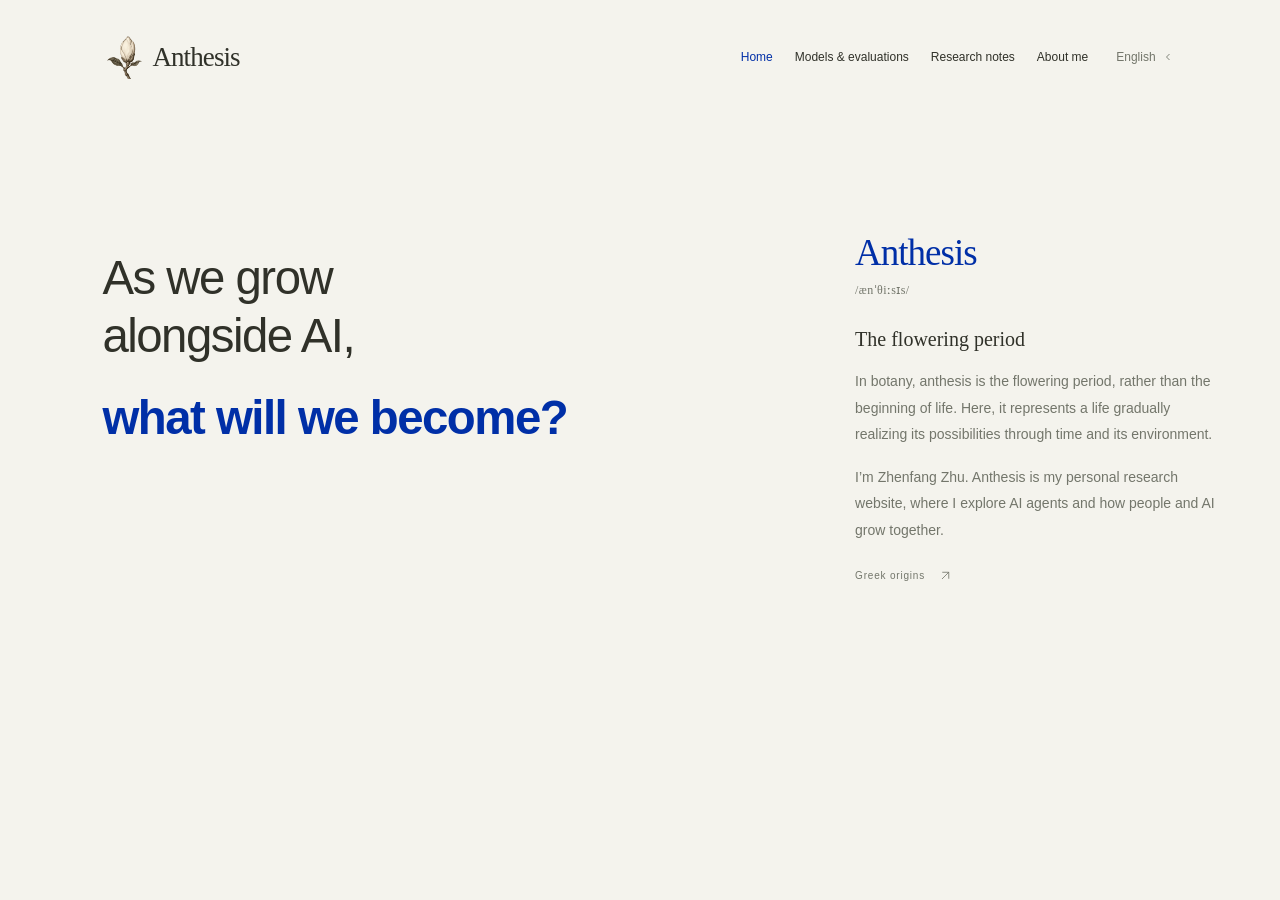
==== commit f691ef48: "Use inline language drawer across Anthesis pages" ====
--- a/en/index.html
+++ b/en/index.html
@@ -15,8 +15,8 @@
 <title>Anthesis — AI Research &amp; Reflections</title>
 <link rel="icon" type="image/png" sizes="64x64" href="../assets/magnolia-icon.png">
 <link rel="apple-touch-icon" sizes="180x180" href="../assets/apple-touch-icon.png">
-<link rel="stylesheet" href="../style.css?v=df5db9b91343">
-<script src="../language.js?v=f1d25c84be13" defer></script>
+<link rel="stylesheet" href="../style.css?v=4438cc3df182">
+<script src="../language.js?v=6112f0f33bdc" defer></script>
 <link rel="canonical" href="https://anthesis.ac.cn/en/">
 <link rel="alternate" hreflang="zh-CN" href="https://anthesis.ac.cn/">
 <link rel="alternate" hreflang="en" href="https://anthesis.ac.cn/en/">
@@ -34,7 +34,7 @@
 <meta name="msvalidate.01" content="B1020801070DEE43CE244D052B222016">
 </head>
 <body class="home-page">
-<header class="site-header"><a class="wordmark" href="./index.html" aria-label="Anthesis home"><img class="brand-bloom" src="../assets/apple-touch-icon.png" width="180" height="180" alt="" fetchpriority="high" loading="eager"><span>Anthesis</span></a><nav class="site-nav" aria-label="Main navigation"><a href="./index.html" aria-current="page"><span class="nav-full">Home</span><span class="nav-compact">Home</span></a><a href="./models.html"><span class="nav-full">Models &amp; evaluations</span><span class="nav-compact">Model</span></a><a href="./notes.html"><span class="nav-full">Research notes</span><span class="nav-compact">Notes</span></a><a href="./about.html"><span class="nav-full">About me</span><span class="nav-compact">About me</span></a></nav><details class="mobile-nav"><summary aria-label="Open navigation menu">Menu <svg viewbox="0 0 16 16" fill="none" stroke="currentColor" stroke-width="1" aria-hidden="true"><path d="M3 5h10M3 11h10"></path></svg></summary><nav aria-label="Mobile navigation"><a href="./index.html" aria-current="page">Home</a><a href="./models.html">Models &amp; evaluations</a><a href="./notes.html">Research notes</a></nav></details><details class="language-switch"><summary aria-label="Language / 语言"><span class="language-current">English</span><svg viewbox="0 0 16 16" fill="none" stroke="currentColor" stroke-width="1.2" aria-hidden="true"><path d="m4 6 4 4 4-4"></path></svg></summary><div class="language-options" role="group" aria-label="Language / 语言"><a href="../index.html" data-language="zh" lang="zh-CN">中文</a><a href="./index.html" data-language="en" lang="en" aria-current="true">English</a></div></details></header>
+<header class="site-header"><button class="wordmark magnolia-trigger" type="button" aria-label="Why the magnolia?" aria-haspopup="dialog" aria-controls="magnolia-story"><img class="brand-bloom" src="../assets/apple-touch-icon.png" width="180" height="180" alt="" fetchpriority="high" loading="eager"><span>Anthesis</span></button><nav class="site-nav" aria-label="Main navigation"><a href="./index.html" aria-current="page"><span class="nav-full">Home</span><span class="nav-compact">Home</span></a><a href="./models.html"><span class="nav-full">Models &amp; evaluations</span><span class="nav-compact">Model</span></a><a href="./notes.html"><span class="nav-full">Research notes</span><span class="nav-compact">Notes</span></a><a href="./about.html"><span class="nav-full">About me</span><span class="nav-compact">About me</span></a></nav><details class="mobile-nav"><summary aria-label="Open navigation menu">Menu <svg viewbox="0 0 16 16" fill="none" stroke="currentColor" stroke-width="1" aria-hidden="true"><path d="M3 5h10M3 11h10"></path></svg></summary><nav aria-label="Mobile navigation"><a href="./index.html" aria-current="page">Home</a><a href="./models.html">Models &amp; evaluations</a><a href="./notes.html">Research notes</a></nav></details><details class="language-switch"><summary aria-label="Language / 语言"><span class="language-current">English</span><svg viewbox="0 0 16 16" fill="none" stroke="currentColor" stroke-width="1.2" aria-hidden="true"><path d="m4 6 4 4 4-4"></path></svg></summary><div class="language-options" role="group" aria-label="Language / 语言"><a href="../index.html" data-language="zh" lang="zh-CN">中文</a><a href="./index.html" data-language="en" lang="en" aria-current="true">English</a></div></details></header>
 <main>
 <section class="belief" aria-labelledby="question">
 <h1 id="question" class="hero-question"><span class="question-context">As we grow<br>alongside AI,</span><span class="question-emphasis brand-emphasis">what will we become?</span></h1>
@@ -49,6 +49,41 @@
 </section>
 </main>
 
+<dialog id="magnolia-story" class="magnolia-story" aria-labelledby="magnolia-title">
+<button class="magnolia-close" type="button" aria-label="Close">×</button>
+<img class="magnolia-story-flower" src="../assets/apple-touch-icon.png" width="72" height="72" alt="">
+<h2 id="magnolia-title" tabindex="-1">Why the magnolia?</h2>
+<p class="magnolia-subtitle">Because it is like a person on the verge of blooming</p>
+<p>What moves me most about a magnolia is not its full bloom, but <strong>the bud just before it opens</strong>.</p>
+<p>This moment echoes how I think about the relationship between people and intelligence in the age of AI:</p>
+<p class="magnolia-verse">People already hold potential within them<br>
+Yet their surroundings can enclose and constrain them<br>
+Until they encounter new environments, new relationships, and new intelligent systems<br>
+And begin, gradually, to unfold</p>
+<p>This resonates deeply with the values behind Anthesis</p>
+<blockquote>A person’s potential may reach far beyond what their environment allows them to express.</blockquote>
+</dialog>
+<script>
+(() => {
+  const trigger = document.querySelector('.magnolia-trigger');
+  const dialog = document.querySelector('#magnolia-story');
+  trigger.addEventListener('click', () => {
+    dialog.showModal();
+    document.documentElement.classList.add('magnolia-open');
+    dialog.querySelector('h2').focus();
+  });
+  dialog.querySelector('.magnolia-close').addEventListener('click', () => dialog.close());
+  dialog.addEventListener('click', event => {
+    const rect = dialog.getBoundingClientRect();
+    if (event.target === dialog && (event.clientX < rect.left || event.clientX > rect.right || event.clientY < rect.top || event.clientY > rect.bottom)) dialog.close();
+  });
+  dialog.addEventListener('close', () => {
+    document.documentElement.classList.remove('magnolia-open');
+    trigger.focus();
+  });
+})();
+</script>
+
 <script async src="https://busuanzi.ibruce.info/busuanzi/2.3/busuanzi.pure.mini.js"></script>
 </body>
 </html>
--- a/style.css
+++ b/style.css
@@ -776,3 +776,65 @@
 .language-switch .language-options a:hover{color:var(--blue)}
 .language-switch .language-options a[aria-current="true"]{display:none}
 @media(max-width:700px){.language-switch .language-options a{min-height:48px;padding-right:15px}}
+
+/* A quiet story behind the homepage emblem. */
+.magnolia-trigger{border:0;padding:0;background:none;cursor:pointer;text-align:left}
+.magnolia-trigger:focus-visible,.magnolia-close:focus-visible{outline:1px solid var(--blue);outline-offset:5px}
+html.magnolia-open{overflow:hidden}
+.magnolia-story{box-sizing:border-box;width:min(600px,calc(100% - 32px));max-height:calc(100dvh - 48px);margin:auto;padding:36px 48px 44px;border:1px solid #d9d8cf;border-radius:4px;background:var(--paper);color:var(--ink);overflow-y:auto;overscroll-behavior:contain;font-size:15px;line-height:1.95;box-shadow:0 24px 90px #20201826}
+.magnolia-story::backdrop{background:rgb(30 31 25 / 35%)}
+.magnolia-close{position:absolute;top:12px;right:12px;width:44px;height:44px;border:0;background:none;color:var(--muted);font-size:28px;font-weight:300;cursor:pointer}
+.magnolia-story-flower{display:block;object-fit:contain;margin:0 0 14px}
+.magnolia-story h2{font-family:var(--song);font-size:30px;font-weight:400;line-height:1.45;margin:0 0 8px;outline:none}
+.magnolia-story .magnolia-subtitle{margin:0 0 28px;color:var(--muted);font-size:16px}
+.magnolia-story p{margin:18px 0}
+.magnolia-story strong{font-weight:600}
+.magnolia-story .magnolia-verse{margin:24px 0 28px;line-height:2.3}
+.magnolia-story blockquote{margin:20px 0 0;padding:20px 0 0;border-top:1px solid #d9d8cf;font-family:Arial,"PingFang SC","Microsoft YaHei",sans-serif;font-size:21px;font-weight:700;line-height:1.85;color:var(--blue)}
+@media(max-width:700px){.magnolia-story{padding:28px 26px 32px;max-height:calc(100dvh - 32px);font-size:14px}.magnolia-story h2{font-size:26px}.magnolia-story .magnolia-subtitle{font-size:15px;margin-bottom:24px}.magnolia-story blockquote{font-size:19px}.magnolia-story-flower{width:60px;height:60px}}
+
+/* Let the story unfold once on opening, without delaying interaction. */
+.magnolia-story .magnolia-verse{font-family:var(--song);font-size:17px;line-height:2.25;letter-spacing:.2px}
+@media(prefers-reduced-motion:no-preference){
+ .magnolia-trigger .brand-bloom{transition:transform .3s ease}
+ .magnolia-trigger:hover .brand-bloom{transform:translateY(-2px) rotate(-4deg)}
+ .magnolia-story[open]{animation:magnolia-arrive .45s cubic-bezier(.2,.7,.2,1) both}
+ .magnolia-story[open]::backdrop{animation:magnolia-dim .4s ease both}
+ .magnolia-story[open]>:where(:not(.magnolia-close)){animation:magnolia-unfold .65s ease both;animation-delay:.15s}
+ .magnolia-story[open]>.magnolia-subtitle{animation-delay:.3s}
+ .magnolia-story[open]>p:not([class]){animation-delay:.5s}
+ .magnolia-story[open]>.magnolia-verse{animation-delay:.75s}
+ .magnolia-story[open]>.magnolia-verse+p{animation-delay:1s}
+ .magnolia-story[open]>blockquote{animation-delay:1.6s;animation-duration:.8s}
+}
+@keyframes magnolia-arrive{from{opacity:0;transform:translateY(16px) scale(.98)}to{opacity:1;transform:none}}
+@keyframes magnolia-unfold{from{opacity:0;transform:translateY(7px)}to{opacity:1;transform:none}}
+@keyframes magnolia-dim{from{background:rgb(30 31 25 / 0%)}to{background:rgb(30 31 25 / 35%)}}
+@media(max-width:700px){.magnolia-story .magnolia-verse{font-size:16px;line-height:2.15}}
+
+/* Inline language drawer, shared with the personal site's interaction. */
+.site-header:has(.language-drawer){display:flex;align-items:center;gap:24px}
+.site-header:has(.language-drawer) .site-nav{position:static;margin-left:auto}
+.site-header .language-drawer{position:static;display:flex;flex-direction:row-reverse;align-items:center;gap:0;height:44px;flex:none;margin-left:0}
+.site-header .language-drawer .language-trigger{display:flex;align-items:center;justify-content:flex-end;gap:6px;min-width:52px;min-height:44px;padding:0 4px;font-size:12px}
+.language-drawer .language-trigger svg{width:12px;height:12px;transform:rotate(90deg);transition:transform 220ms ease}
+.language-drawer.is-open .language-trigger svg{transform:rotate(-90deg)}
+.site-header .language-drawer .language-options{position:static;display:flex;align-items:center;min-width:0;width:116px;max-width:0;padding:0;border:0;background:transparent;box-shadow:none;overflow:hidden;visibility:hidden;opacity:0;transform:translateX(10px);transition:max-width 220ms ease,opacity 180ms ease,transform 220ms ease,visibility 220ms}
+.site-header .language-drawer.is-open .language-options{max-width:116px;visibility:visible;opacity:1;transform:translateX(0)}
+.site-header .language-drawer .language-options a{display:flex;align-items:center;justify-content:center;flex:0 0 58px;width:58px;min-height:44px;padding:0 4px;font-size:12px}
+.site-header .language-drawer .language-options a[aria-current="true"]{display:flex;color:var(--ink);text-decoration:underline;text-underline-offset:5px}
+.language-drawer .language-options a:focus-visible{outline-offset:-3px}
+@media(max-width:1000px){.site-header:has(.language-drawer){gap:12px}}
+@media(max-width:700px){
+ .site-header:has(.language-drawer){gap:8px}
+ .site-header:has(.language-drawer.is-open){flex-wrap:wrap}
+ .site-header:has(.language-drawer.is-open) .site-nav{order:3;flex-basis:100%;justify-content:space-between;margin:0}
+ .site-header:has(.language-drawer.is-open) .language-drawer{margin-left:auto}
+}
+@media(prefers-reduced-motion:reduce){.site-header .language-drawer .language-options,.language-drawer .language-trigger svg{transition:none}}
+@media(max-width:380px){
+ .site-header .language-drawer .language-options{width:104px}
+ .site-header .language-drawer.is-open .language-options{max-width:104px}
+ .site-header .language-drawer .language-options a{flex-basis:52px;width:52px;font-size:11px}
+ .site-header .language-drawer .language-trigger{min-width:44px;font-size:11px}
+}
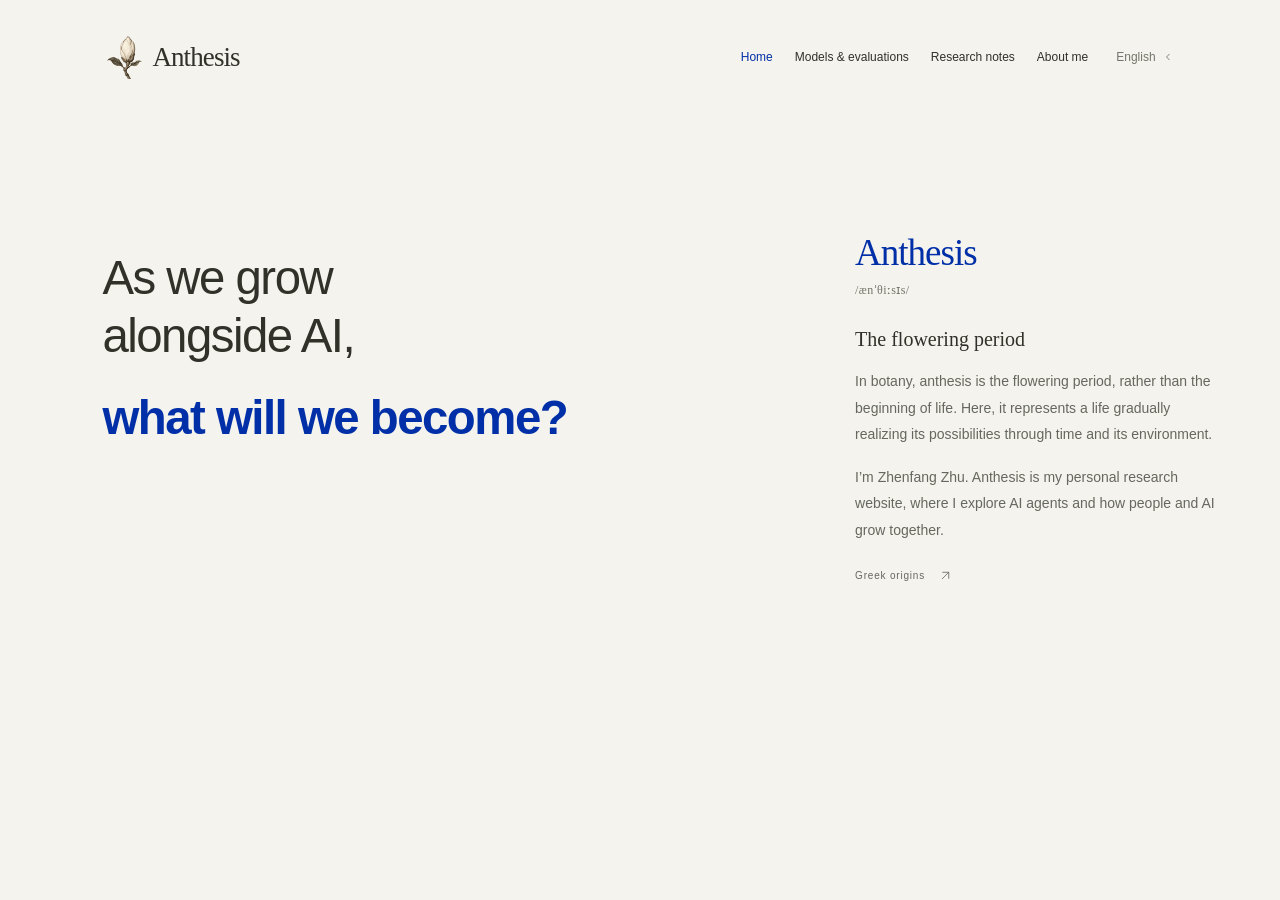
==== commit aaeb3828: "Improve home text contrast and English citation spacing" ====
--- a/en/index.html
+++ b/en/index.html
@@ -15,7 +15,7 @@
 <title>Anthesis — AI Research &amp; Reflections</title>
 <link rel="icon" type="image/png" sizes="64x64" href="../assets/magnolia-icon.png">
 <link rel="apple-touch-icon" sizes="180x180" href="../assets/apple-touch-icon.png">
-<link rel="stylesheet" href="../style.css?v=4438cc3df182">
+<link rel="stylesheet" href="../style.css?v=aee9bef31c8e">
 <script src="../language.js?v=6112f0f33bdc" defer></script>
 <link rel="canonical" href="https://anthesis.ac.cn/en/">
 <link rel="alternate" hreflang="zh-CN" href="https://anthesis.ac.cn/">
--- a/style.css
+++ b/style.css
@@ -14,6 +14,7 @@
 .meaning{font-family:var(--song);font-size:19px;letter-spacing:2px;line-height:1.5;margin:0 0 14px}
 .name-intent{font-size:13px;line-height:2;letter-spacing:.1px;margin:0;color:var(--muted);text-wrap:pretty}
 .home-page .home-intro{margin-top:16px}
+.home-page .name-intent,.home-page .dictionary-link{--muted:#65685e}
 .dictionary-link{display:inline-flex;align-items:center;gap:14px;color:var(--muted);font-size:10px;letter-spacing:.8px;text-decoration:none;padding:8px 0;margin-top:17px;text-underline-offset:5px}
 .dictionary-arrow{font-size:13px}.dictionary-link:hover{color:var(--blue)}.dictionary-link:hover>span:first-child{text-decoration:underline}
 a:focus-visible{outline:1px solid var(--blue);outline-offset:6px}
@@ -746,6 +747,13 @@
  .about-page .about-biography{font-size:16px}
 }
 
+/* Keep narrow English navigation on one row with slightly tighter spacing. */
+@media(min-width:381px) and (max-width:413px){
+ html[lang="en"] .site-header{padding-inline:18px}
+ html[lang="en"] .site-header .site-nav{gap:8px}
+ html[lang="en"] .site-header .site-nav a{font-size:12px}
+}
+
 /* Contact links share one row and wrap naturally on narrow screens. */
 .about-contact-links{display:flex;align-items:center;flex-wrap:wrap;gap:4px 26px;margin-top:20px}
 .about-page .about-contact-links .about-email{margin-top:0}
@@ -819,22 +827,25 @@
 .site-header .language-drawer .language-trigger{display:flex;align-items:center;justify-content:flex-end;gap:6px;min-width:52px;min-height:44px;padding:0 4px;font-size:12px}
 .language-drawer .language-trigger svg{width:12px;height:12px;transform:rotate(90deg);transition:transform 220ms ease}
 .language-drawer.is-open .language-trigger svg{transform:rotate(-90deg)}
-.site-header .language-drawer .language-options{position:static;display:flex;align-items:center;min-width:0;width:116px;max-width:0;padding:0;border:0;background:transparent;box-shadow:none;overflow:hidden;visibility:hidden;opacity:0;transform:translateX(10px);transition:max-width 220ms ease,opacity 180ms ease,transform 220ms ease,visibility 220ms}
-.site-header .language-drawer.is-open .language-options{max-width:116px;visibility:visible;opacity:1;transform:translateX(0)}
+.site-header .language-drawer .language-options{position:static;display:flex;align-items:center;min-width:0;width:58px;max-width:0;padding:0;border:0;background:transparent;box-shadow:none;overflow:hidden;visibility:hidden;opacity:0;transform:translateX(10px);transition:max-width 220ms ease,opacity 180ms ease,transform 220ms ease,visibility 220ms}
+.site-header .language-drawer.is-open .language-options{max-width:58px;visibility:visible;opacity:1;transform:translateX(0)}
 .site-header .language-drawer .language-options a{display:flex;align-items:center;justify-content:center;flex:0 0 58px;width:58px;min-height:44px;padding:0 4px;font-size:12px}
-.site-header .language-drawer .language-options a[aria-current="true"]{display:flex;color:var(--ink);text-decoration:underline;text-underline-offset:5px}
+.site-header .language-drawer .language-options a[aria-current="true"]{display:none}
 .language-drawer .language-options a:focus-visible{outline-offset:-3px}
 @media(max-width:1000px){.site-header:has(.language-drawer){gap:12px}}
 @media(max-width:700px){
  .site-header:has(.language-drawer){gap:8px}
- .site-header:has(.language-drawer.is-open){flex-wrap:wrap}
- .site-header:has(.language-drawer.is-open) .site-nav{order:3;flex-basis:100%;justify-content:space-between;margin:0}
- .site-header:has(.language-drawer.is-open) .language-drawer{margin-left:auto}
+ /* Overlay the choices so opening them never reflows the header or page. */
+ .site-header .language-drawer{position:relative}
+ .site-header .language-drawer .language-options{position:absolute;right:0;top:100%;max-width:none;padding:4px 0;background:var(--paper);transform:translateY(-4px);transition:opacity 180ms ease,transform 220ms ease,visibility 220ms}
+ .site-header .language-drawer.is-open .language-options{transform:translateY(0)}
+ .language-drawer .language-trigger svg{transform:none}
+ .language-drawer.is-open .language-trigger svg{transform:rotate(180deg)}
 }
 @media(prefers-reduced-motion:reduce){.site-header .language-drawer .language-options,.language-drawer .language-trigger svg{transition:none}}
 @media(max-width:380px){
- .site-header .language-drawer .language-options{width:104px}
- .site-header .language-drawer.is-open .language-options{max-width:104px}
+ .site-header .language-drawer .language-options{width:52px}
+ .site-header .language-drawer.is-open .language-options{max-width:52px}
  .site-header .language-drawer .language-options a{flex-basis:52px;width:52px;font-size:11px}
  .site-header .language-drawer .language-trigger{min-width:44px;font-size:11px}
 }
